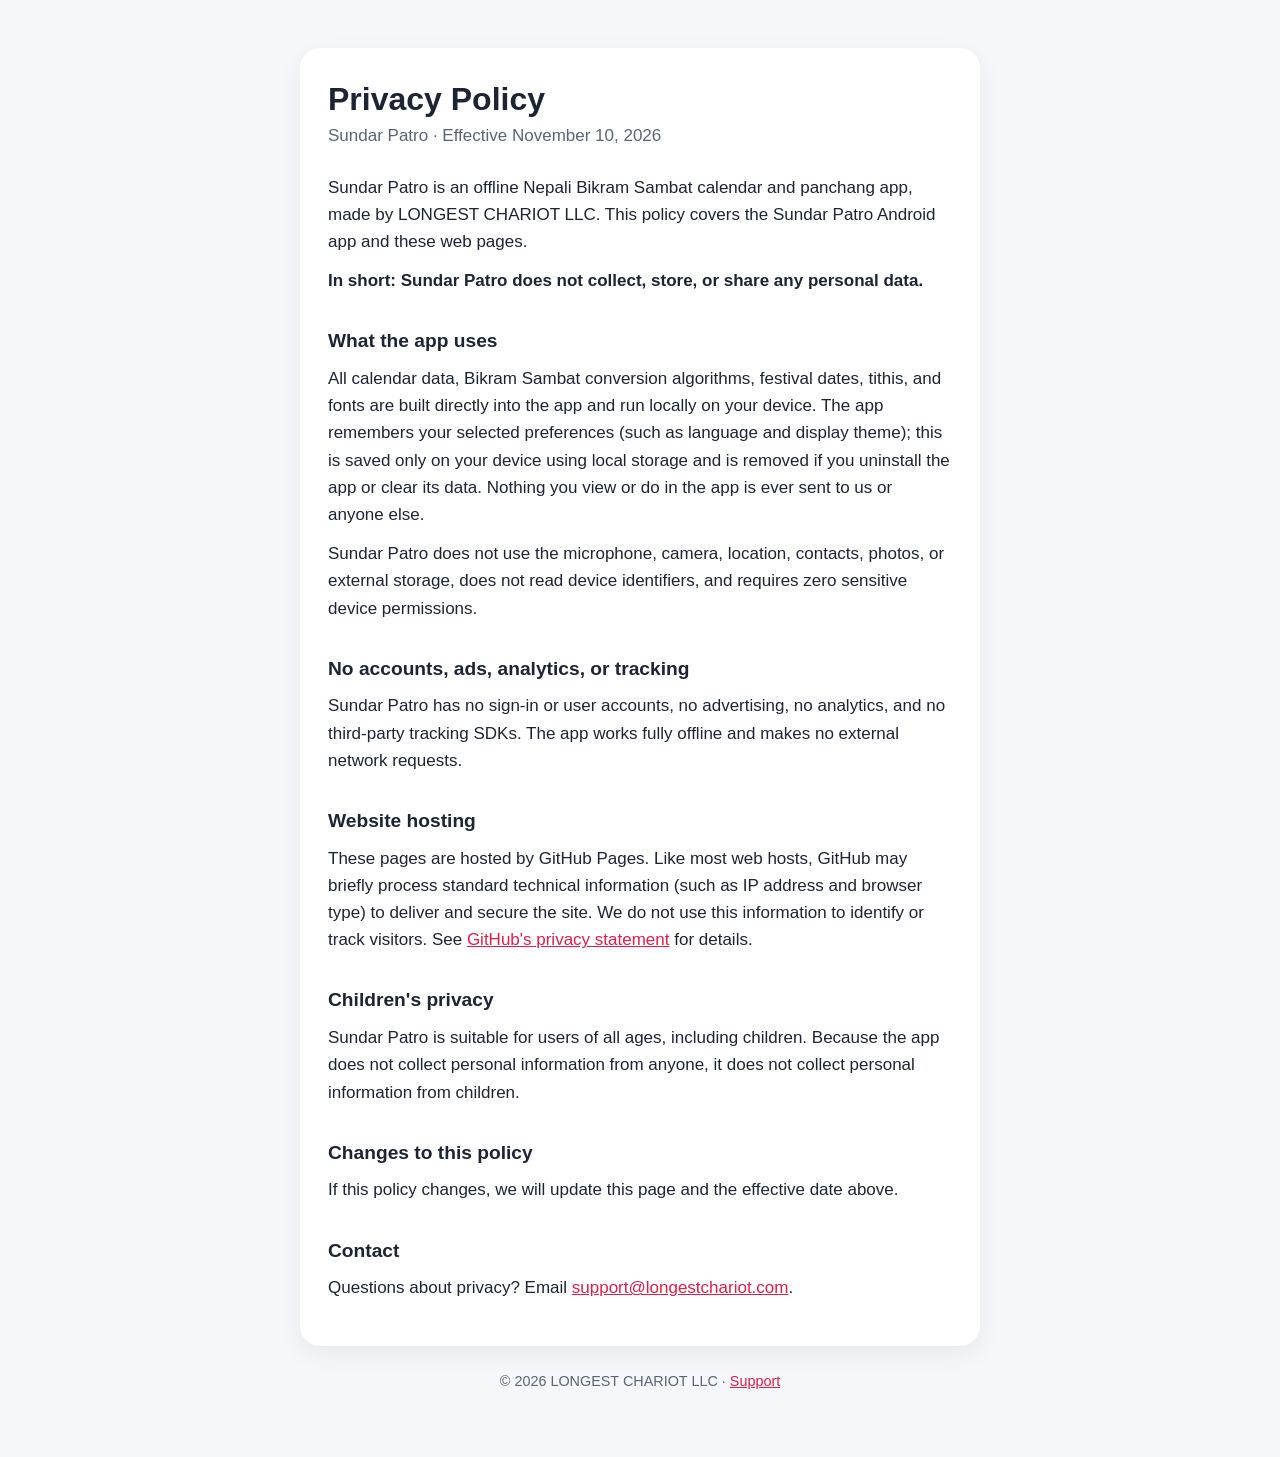
==== docs/index.html @ 32e0e735 "docs: update privacy policy from template, add docs site and update Play Store checklist" ====
<!doctype html>
<html lang="en">
  <head>
    <meta charset="UTF-8" />
    <meta name="viewport" content="width=device-width, initial-scale=1.0, viewport-fit=cover" />
    <meta http-equiv="refresh" content="0; url=privacy/" />
    <title>Sundar Patro</title>
  </head>
  <body>
    <p>Redirecting to <a href="privacy/">Privacy Policy</a>...</p>
  </body>
</html>
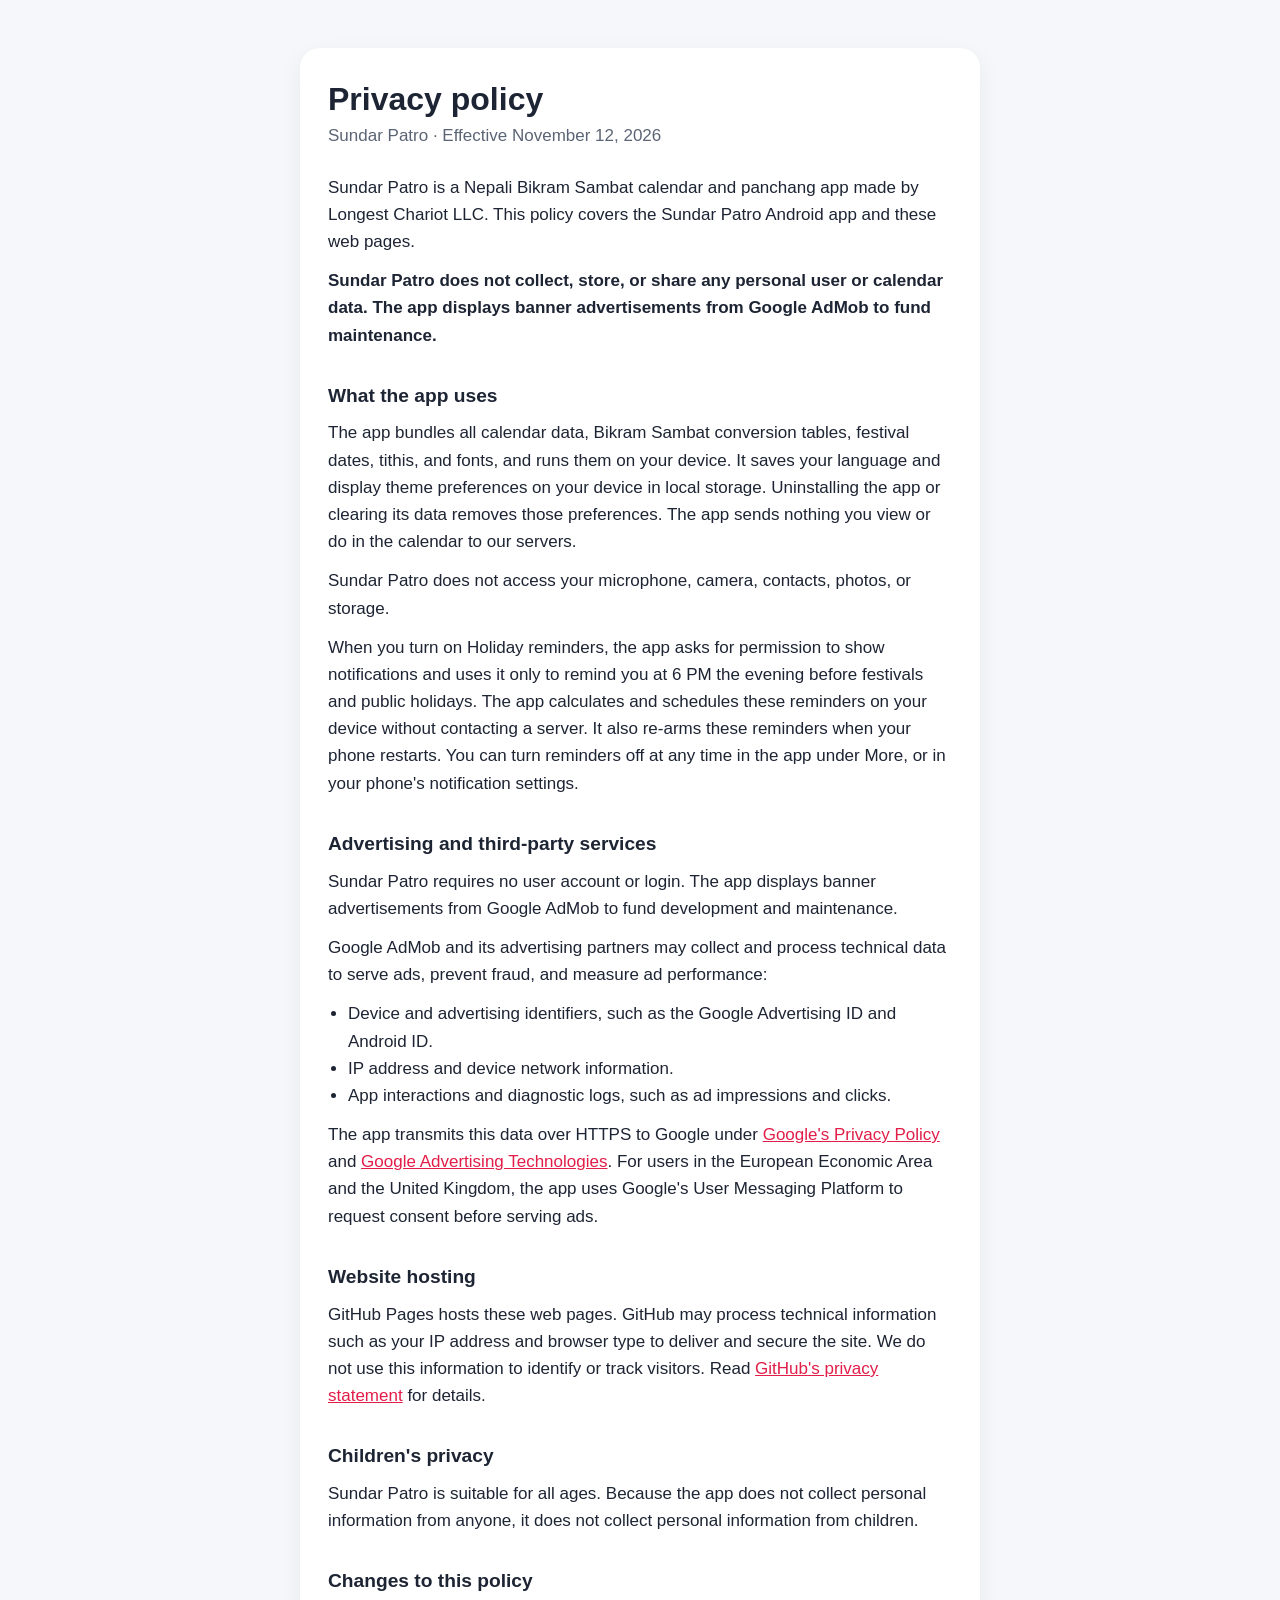
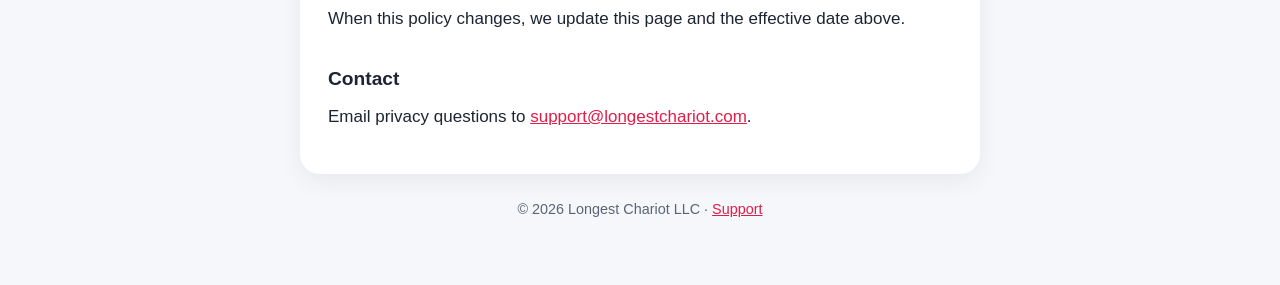
==== commit 6b9a610c: "Include docs, branding, privacy/support pages, and string updates" ====
--- a/docs/index.html
+++ b/docs/index.html
@@ -7,6 +7,6 @@
     <title>Sundar Patro</title>
   </head>
   <body>
-    <p>Redirecting to <a href="privacy/">Privacy Policy</a>...</p>
+    <p>Redirecting to <a href="privacy/">privacy policy</a>.</p>
   </body>
 </html>
